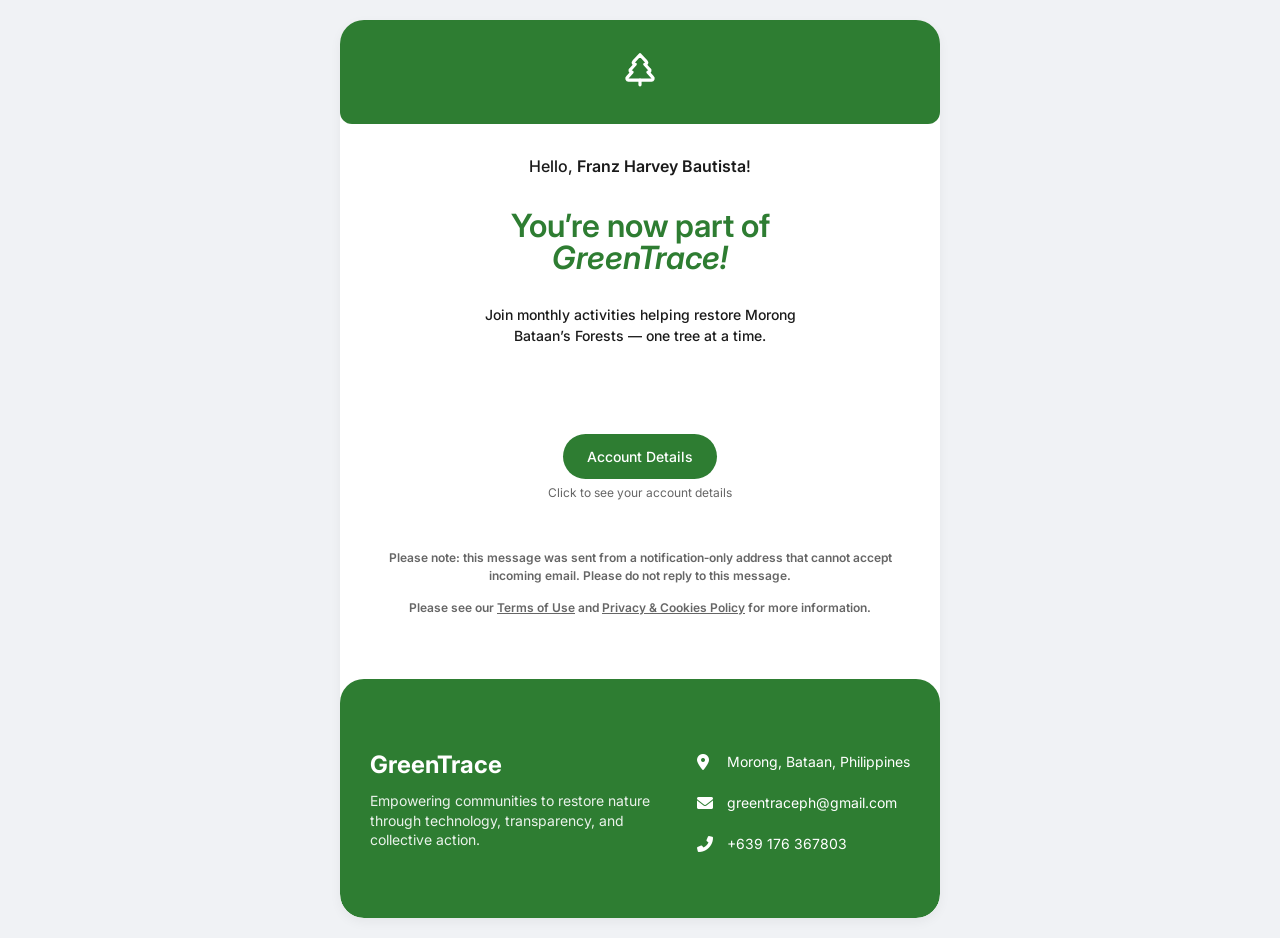
==== welcome_template.html @ 7ad07217 "push email template UI" ====
<!DOCTYPE html>
<html>

<head>
    <link rel="stylesheet"
        href="https://fonts.googleapis.com/css2?family=Material+Symbols+Rounded:opsz,wght,FILL,GRAD@20..48,100..700,0..1,-50..200&icon_names=park" />
    <link
        href="https://fonts.googleapis.com/css2?family=Inter:ital,opsz,wght@0,14..32,100..900;1,14..32,100..900&display=swap"
        rel="stylesheet">
    <link rel="stylesheet" href="https://cdnjs.cloudflare.com/ajax/libs/font-awesome/6.0.0-beta3/css/all.min.css">
    <link rel="preconnect" href="https://fonts.gstatic.com" crossorigin>
    <meta charset="UTF-8">
    <meta name="viewport" content="width=device-width, initial-scale=1.0">
    <title>Welcome to GreenTrace</title>
    <style>
        /* Reset styles for email clients */
        body,
        table,
        td,
        p,
        a {
            margin: 0;
            padding: 0;
            border: 0;
            font-family: 'Inter', Arial, sans-serif;
            font-size: 16px;
            line-height: 1.5;
            color: #1a1a1a;
        }

        .container {
            max-width: 600px;
            width: 100%;
            margin: 0 auto;
            background: #ffffff;
            border-radius: 24px;
            overflow: hidden;
            box-shadow: 0 4px 12px rgba(0, 0, 0, 0.05);
        }

        .header {
            background: #2e7d32;
            padding: 30px 20px;
            text-align: center;
            border-radius: 12px;
        }

        .content {
            padding: 30px 25px;
            align-items: center;
            text-align: center;
        }

        .greeting {
            font-size: 16px;
            font-weight: 500;
            margin-bottom: 32px;
        }

        .highlight {
            font-weight: 600;
        }

        .message1 {
            margin-bottom: 30px;
        }

        .message1 p {
            font-size: 32px;
            font-weight: 600;
            color: #2e7d32;
            line-height: 1;
        }

        .message1 span {
            font-style: italic;
        }

        .message2 {
            margin: 0 100px 0;
        }

        .message2 p {
            font-size: 14px;
            font-weight: 500;
        }

        .celebration-icon {
            margin-top: 32px;
            margin-bottom: 32px;
            align-items: center;
        }

        .celebration-icon img {
            height: 260px;
            width: 205;
        }

        .button {
            display: inline-block;
            background: #2e7d32;
            color: #ffffff;
            text-decoration: none;
            padding: 12px 24px;
            border-radius: 40px;
            font-weight: 500;
            margin: 20px 0;
            font-size: 14px;
        }

        .button:hover {
            background: #1b5e20;
        }

        .accountdetailsBtn a {
            margin: 0;
        }

        .accountdetailsBtn p {
            font-size: 12px;
            color: #666;
            padding: 5px;
        }

        .divider {
            height: 1px;
            background: #e0e0e0;
            margin: 24px 0;
        }

        /* Footer table layout */
        .footer-table {
            width: 100%;
            background: #2e7d32;
            border-radius: 24px;
            overflow: hidden;
            padding: 32px 10px;
        }

        .footer-table td {
            padding: 20px;
            vertical-align: top;
            color: white;
        }

        .footer-left {
            text-align: left;
        }

        .footer-left h1 {
            color: white;
            font-size: 24px;
            font-weight: 500px;
            margin-bottom: 8px;
        }

        .footer-left p {
            color: rgba(255, 255, 255, 0.9);
            font-size: 14px;
            line-height: 1.4;
        }

        .footer-right {
            text-align: left;
            white-space: nowrap;
        }

        .contact-item {
            display: flex;
            align-items: center;
            gap: 10px;
            margin-bottom: 12px;
            margin-top: 20px;
            color: white;
            font-size: 14px;
        }

        .contact-item i {
            width: 20px;
            color: white;
            font-size: 16px;
        }

        .contact-item p {
            margin: 0;
            color: white;
            font-size: 14px;
        }

        .small-note {
            margin-top: 20px;
            font-weight: 600;
        }

        .small-note01 {
            font-size: 12px;
            color: #666;
            margin-bottom: 14px;
            margin-top: 42px;
        }

        .small-note02 {
            font-size: 12px;
            color: #666;
            margin-bottom: 32px;
        }

        .small-note02 a {
            font-size: 12px;
            color: #666;
        }

        @media only screen and (max-width: 600px) {
            .content {
                padding: 20px;
            }

            .greeting {
                font-size: 20px;
            }

            .button {
                padding: 10px 20px;
            }
        }
    </style>
</head>

<body style="background: #f0f2f5; padding: 20px;">
    <div class="container">
        <div class="header">
            <svg xmlns="http://www.w3.org/2000/svg" width="38" height="38" viewBox="0 0 24 24" fill="none"
                stroke="white" stroke-width="2" stroke-linecap="round" stroke-linejoin="round"
                class="lucide lucide-tree-pine-icon lucide-tree-pine">
                <path
                    d="m17 14 3 3.3a1 1 0 0 1-.7 1.7H4.7a1 1 0 0 1-.7-1.7L7 14h-.3a1 1 0 0 1-.7-1.7L9 9h-.2A1 1 0 0 1 8 7.3L12 3l4 4.3a1 1 0 0 1-.8 1.7H15l3 3.3a1 1 0 0 1-.7 1.7H17Z" />
                <path d="M12 22v-3" />
            </svg>
        </div>
        <div class="content">
            <div class="greeting">
                Hello, <span class="highlight">Franz Harvey Bautista</span>!
            </div>
            <div class="message1">
                <p>You’re now part of <br><span>GreenTrace!</span></p>
            </div>
            <div class="message2">
                <p>Join monthly activities helping restore Morong Bataan’s Forests — one tree at a time.</p>
            </div>
            <div class="celebration-icon">
                <img src="components\icons\undraw_celebration_wtm8.svg" alt="">
            </div>
            <div class="accountdetailsBtn">
                <a href="[[ACCOUNT_URL]]" class="button">Account Details</a>
                <p>Click to see your account details</p>
            </div>
            <div class="small-note">
                <p class="small-note01">Please note: this message was sent from a notification‑only address that cannot
                    accept incoming
                    email. Please do not reply to this message.</p>
                <p class="small-note02">Please see our <a href="#">Terms of Use</a> and <a href="#">Privacy & Cookies
                        Policy</a> for more
                    information.</p>
            </div>
        </div>
        <table class="footer-table" cellpadding="0" cellspacing="0" role="presentation">
            <tr>
                <td class="footer-left" style="width: 60%;">
                    <h1>GreenTrace</h1>
                    <p>Empowering communities to restore nature through technology, transparency, and collective action.
                    </p>
                </td>
                <td class="footer-right" style="width: 40%;">
                    <div class="contact-item">
                        <i class="fas fa-map-marker-alt"></i>
                        <p>Morong, Bataan, Philippines</p>
                    </div>
                    <div class="contact-item">
                        <i class="fas fa-envelope"></i>
                        <p>greentraceph@gmail.com</p>
                    </div>
                    <div class="contact-item">
                        <i class="fas fa-phone-alt"></i>
                        <p>+639 176 367803</p>
                    </div>
                </td>
            </tr>
        </table>
    </div>
</body>

</html>
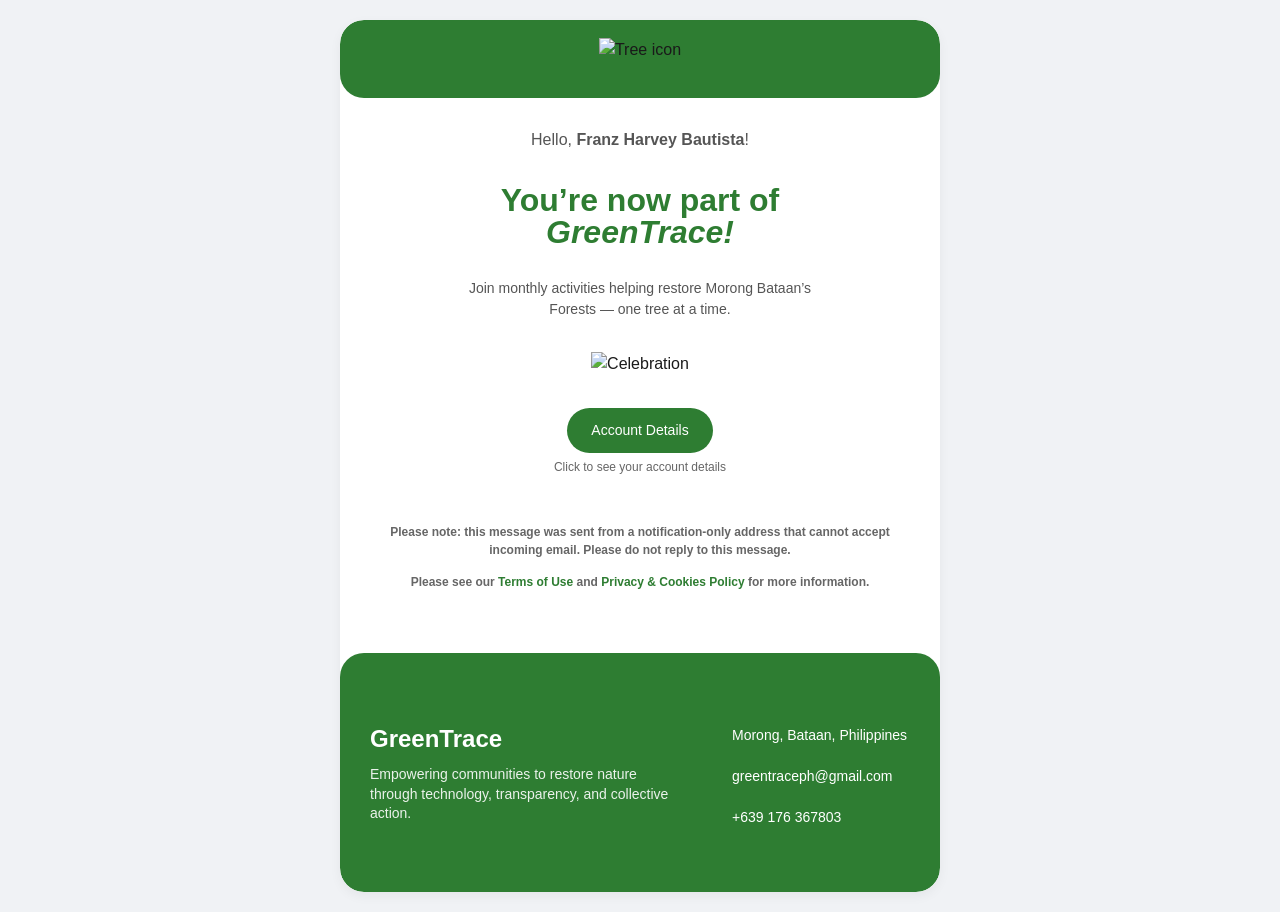
==== commit 83e099e2: "push email design and minor changes in registration validation" ====
--- a/welcome_template.html
+++ b/welcome_template.html
@@ -2,13 +2,6 @@
 <html>
 
 <head>
-    <link rel="stylesheet"
-        href="https://fonts.googleapis.com/css2?family=Material+Symbols+Rounded:opsz,wght,FILL,GRAD@20..48,100..700,0..1,-50..200&icon_names=park" />
-    <link
-        href="https://fonts.googleapis.com/css2?family=Inter:ital,opsz,wght@0,14..32,100..900;1,14..32,100..900&display=swap"
-        rel="stylesheet">
-    <link rel="stylesheet" href="https://cdnjs.cloudflare.com/ajax/libs/font-awesome/6.0.0-beta3/css/all.min.css">
-    <link rel="preconnect" href="https://fonts.gstatic.com" crossorigin>
     <meta charset="UTF-8">
     <meta name="viewport" content="width=device-width, initial-scale=1.0">
     <title>Welcome to GreenTrace</title>
@@ -22,7 +15,7 @@
             margin: 0;
             padding: 0;
             border: 0;
-            font-family: 'Inter', Arial, sans-serif;
+            font-family: 'Segoe UI', 'Verdana', 'Helvetica Neue', Arial, sans-serif;
             font-size: 16px;
             line-height: 1.5;
             color: #1a1a1a;
@@ -40,9 +33,9 @@
 
         .header {
             background: #2e7d32;
-            padding: 30px 20px;
+            padding: 18px 0;
             text-align: center;
-            border-radius: 12px;
+            border-radius: 24px;
         }
 
         .content {
@@ -55,6 +48,7 @@
             font-size: 16px;
             font-weight: 500;
             margin-bottom: 32px;
+            color: #555;
         }
 
         .highlight {
@@ -81,6 +75,7 @@
         }
 
         .message2 p {
+            color: #555;
             font-size: 14px;
             font-weight: 500;
         }
@@ -88,12 +83,18 @@
         .celebration-icon {
             margin-top: 32px;
             margin-bottom: 32px;
-            align-items: center;
-        }
-
-        .celebration-icon img {
+            text-align: center;
+        }
+
+        .celebration-icon svg {
             height: 260px;
-            width: 205;
+            width: auto;
+            max-width: 100%;
+        }
+
+        .contact-item span {
+            color: white;
+            font-size: 18px;
         }
 
         .button {
@@ -122,11 +123,6 @@
             padding: 5px;
         }
 
-        .divider {
-            height: 1px;
-            background: #e0e0e0;
-            margin: 24px 0;
-        }
 
         /* Footer table layout */
         .footer-table {
@@ -165,6 +161,14 @@
             white-space: nowrap;
         }
 
+        .footer-right span {
+            font-size: 16px;
+        }
+
+        .footer-right img {
+            padding-right: 4px;
+        }
+
         .contact-item {
             display: flex;
             align-items: center;
@@ -207,7 +211,8 @@
 
         .small-note02 a {
             font-size: 12px;
-            color: #666;
+            color: #2e7d32;
+            text-decoration: none;
         }
 
         @media only screen and (max-width: 600px) {
@@ -229,13 +234,8 @@
 <body style="background: #f0f2f5; padding: 20px;">
     <div class="container">
         <div class="header">
-            <svg xmlns="http://www.w3.org/2000/svg" width="38" height="38" viewBox="0 0 24 24" fill="none"
-                stroke="white" stroke-width="2" stroke-linecap="round" stroke-linejoin="round"
-                class="lucide lucide-tree-pine-icon lucide-tree-pine">
-                <path
-                    d="m17 14 3 3.3a1 1 0 0 1-.7 1.7H4.7a1 1 0 0 1-.7-1.7L7 14h-.3a1 1 0 0 1-.7-1.7L9 9h-.2A1 1 0 0 1 8 7.3L12 3l4 4.3a1 1 0 0 1-.8 1.7H15l3 3.3a1 1 0 0 1-.7 1.7H17Z" />
-                <path d="M12 22v-3" />
-            </svg>
+            <img src="https://i.postimg.cc/5NSXxbRM/tree-pine-(2).png" alt="Tree icon" width="auto" height="42"
+                style="display:inline-block;">
         </div>
         <div class="content">
             <div class="greeting">
@@ -248,7 +248,7 @@
                 <p>Join monthly activities helping restore Morong Bataan’s Forests — one tree at a time.</p>
             </div>
             <div class="celebration-icon">
-                <img src="components\icons\undraw_celebration_wtm8.svg" alt="">
+                <img src="[[IMAGE_URL]]" alt="Celebration" style="max-width:100%; height:auto;">
             </div>
             <div class="accountdetailsBtn">
                 <a href="[[ACCOUNT_URL]]" class="button">Account Details</a>
@@ -272,15 +272,15 @@
                 </td>
                 <td class="footer-right" style="width: 40%;">
                     <div class="contact-item">
-                        <i class="fas fa-map-marker-alt"></i>
+                        <img src="https://i.postimg.cc/yYyDVsb4/map-pin.png" alt="" height="18" width="auto">
                         <p>Morong, Bataan, Philippines</p>
                     </div>
                     <div class="contact-item">
-                        <i class="fas fa-envelope"></i>
+                        <img src="https://i.postimg.cc/fTfVwDr4/mail.png" alt="" height="18" width="auto">
                         <p>greentraceph@gmail.com</p>
                     </div>
                     <div class="contact-item">
-                        <i class="fas fa-phone-alt"></i>
+                        <img src="https://i.postimg.cc/c4Bvs05p/phone.png" alt="" height="18" width="auto">
                         <p>+639 176 367803</p>
                     </div>
                 </td>
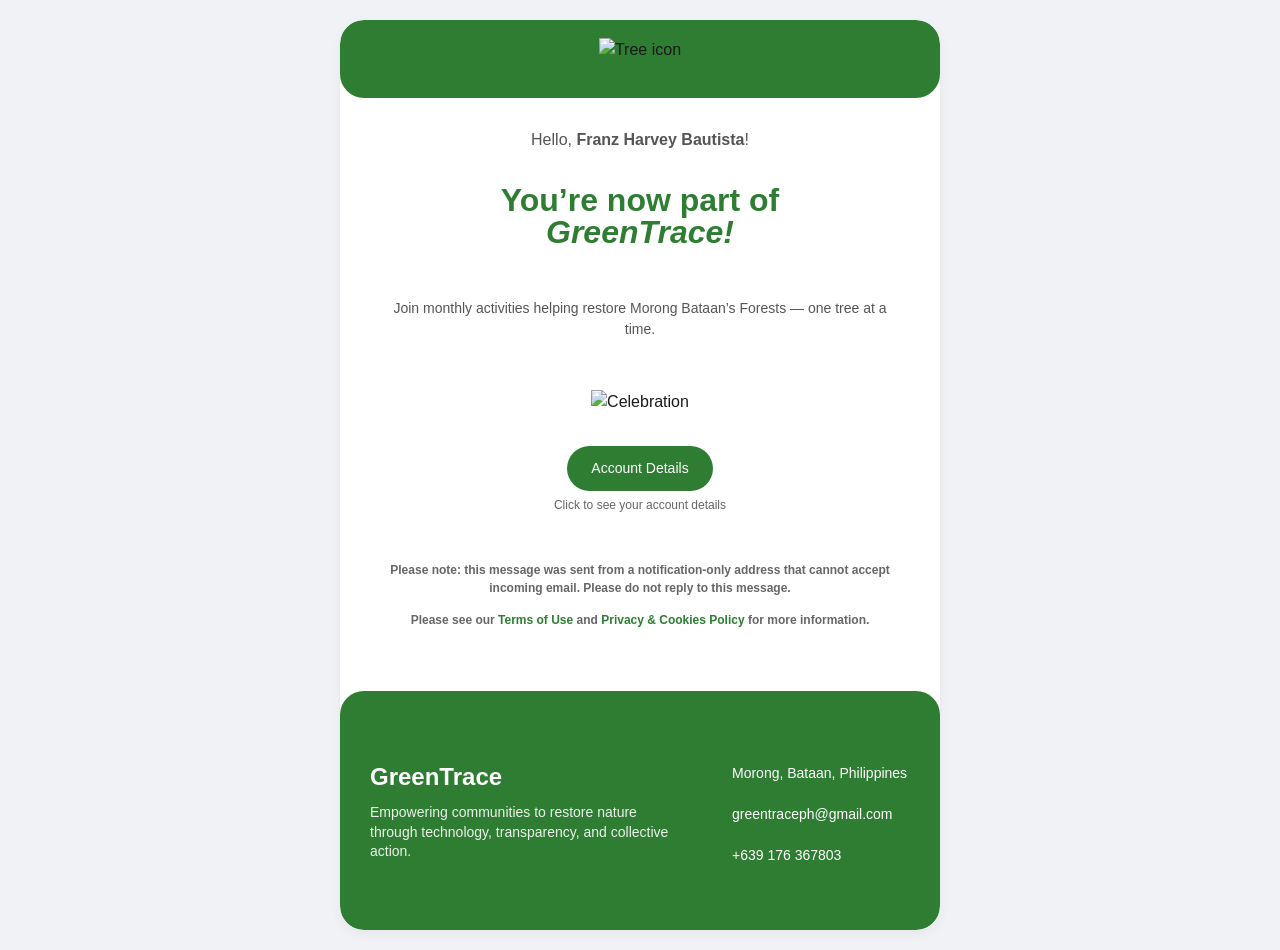
==== commit f11b9dba: "Push super admin role and barangay details for users" ====
--- a/welcome_template.html
+++ b/welcome_template.html
@@ -71,7 +71,7 @@
         }
 
         .message2 {
-            margin: 0 100px 0;
+            margin: 50px 24px;
         }
 
         .message2 p {
